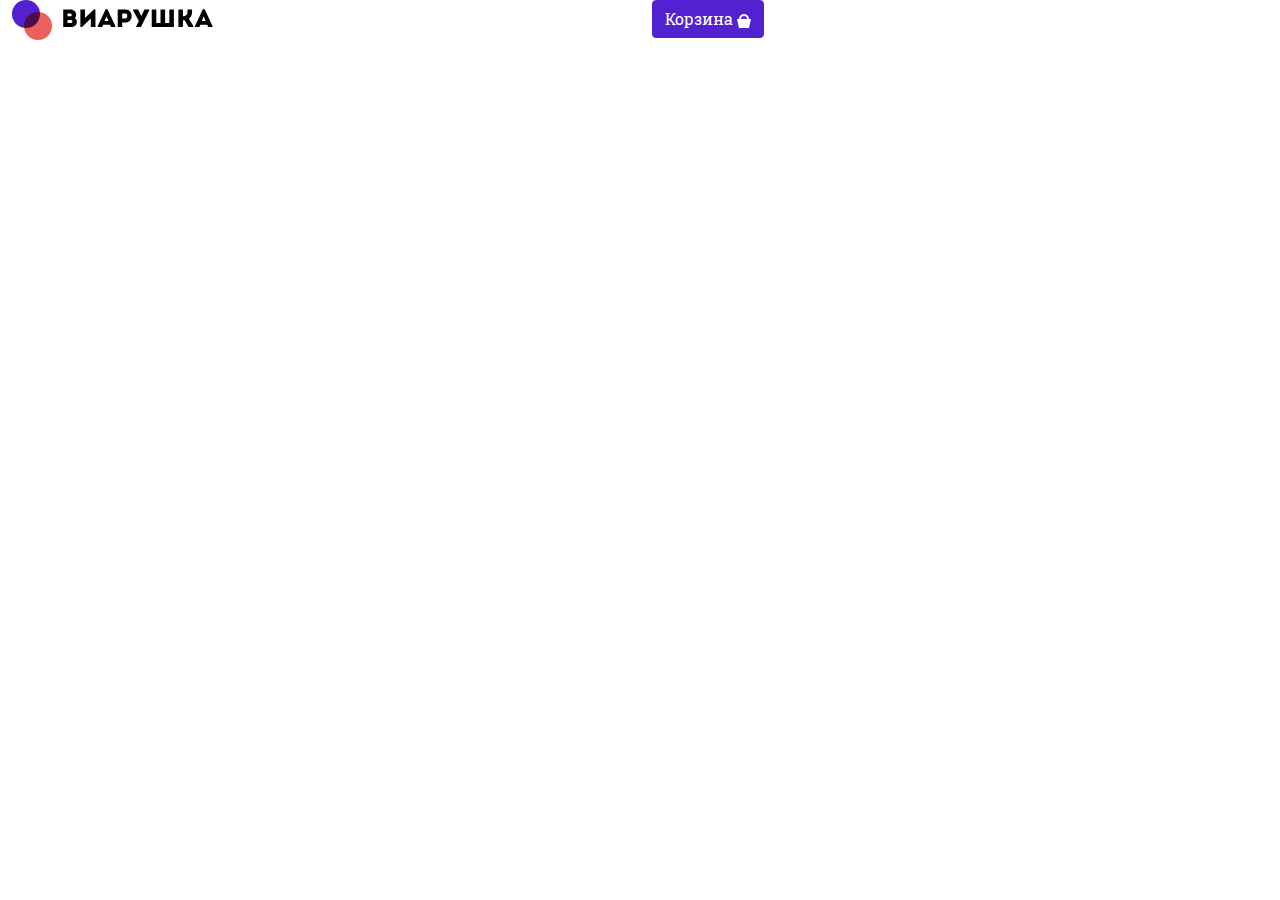
==== index.html @ 2bcc2c2c "Add fonts, bootstrap, jquery" ====
<!doctype html>
<html lang="ru">
<head>
    <meta charset="UTF-8">
    <meta name="viewport"
          content="width=device-width, initial-scale=1.0, shrink-to-fit=no">
    <meta http-equiv="X-UA-Compatible" content="ie=edge">
    <link rel="shortcut icon" href="assets/images/favicon.svg" type="image/svg">
    <link rel="preconnect" href="https://fonts.googleapis.com">
    <link rel="preconnect" href="https://fonts.gstatic.com" crossorigin>
    <link href="https://fonts.googleapis.com/css2?family=Roboto+Slab:wght@300&display=swap" rel="stylesheet">
    <link rel="stylesheet" href="assets/styles/normalize.css">
    <link rel="stylesheet" href="assets/styles/bootstrap.min.css">
    <link rel="stylesheet" href="assets/styles/styles.css">
        <title>Vr Colors</title>
</head>
<body>
<!-- макет https://www.figma.com/file/Furcf4cCqnxLTrNDjykGtg/VR_Colors -->
<div class="header container-fluid">
    <div class="row">
        <div class="col header__logo">
            <img src="assets/images/logo.svg" alt="vr-colors">
        </div>
        <div class="col">
            <a href="#" class="btn btn-primary">
                <span>Корзина</span>
                <svg width="14" height="14" viewBox="0 0 14 14" fill="none" xmlns="http://www.w3.org/2000/svg">
                    <circle cx="7" cy="5" r="4" stroke="white" stroke-width="2"/>
                    <path d="M2.60163 13.25L0.934962 5.75H13.065L11.3984 13.25H2.60163Z" fill="white" stroke="white" stroke-width="1.5"/>
                </svg>
            </a>
        </div>
    </div>
</div>

<script src="assets/js/jquery-3.6.0.min.js"></script>
<script src="assets/js/bootstrap.min.js"></script>
<script src="assets/js/bootstrap.bundle.min.js"></script>
</body>
</html>
---- assets/styles/styles.css ----
@font-face {
    font-family: 'Intro Rust Base';
    src: url('../fonts/IntroRust-Base.eot');
    src: url('../fonts/IntroRust-Base.eot?#iefix') format('embedded-opentype'),
    url('../fonts/IntroRust-Base.woff') format('woff'),
    url('../fonts/IntroRust-Base.ttf') format('truetype');
    font-weight: normal;
    font-style: normal;
}

* {
    margin: 0;
    padding: 0;
    box-sizing: border-box;
}

body {
    background: #fff;
    color: #000;
    font-family: 'Roboto Slab', serif;
    font-size: 20px;
    font-weight: 300;
}

h1, h2, h3 {
    font-family: 'Intro Rust Base';
}

.btn {
    background: #5222D0 !important;
    border-color: #5222D0 !important;
}
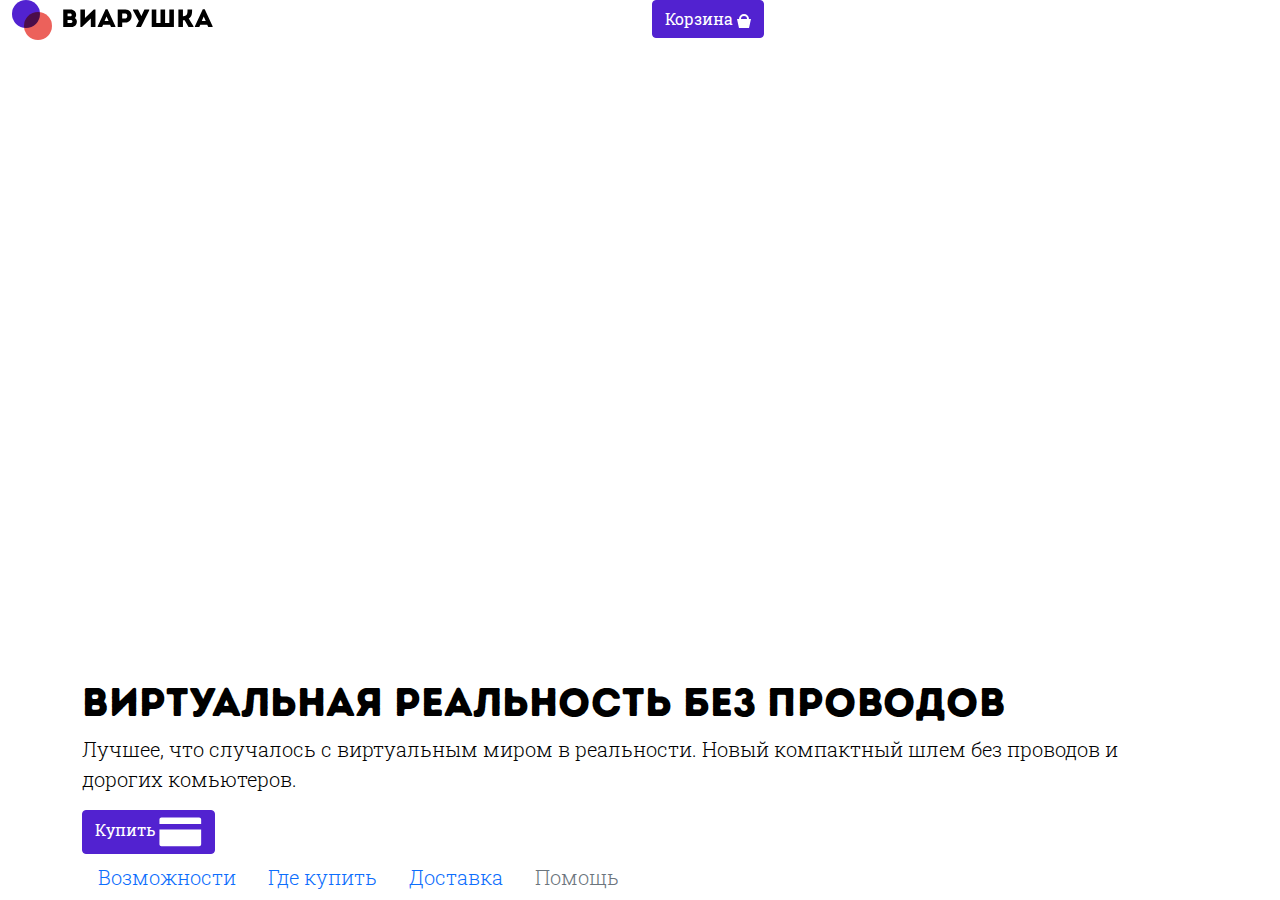
==== commit cf054e50: "Add html structure" ====
--- a/index.html
+++ b/index.html
@@ -12,23 +12,60 @@
     <link rel="stylesheet" href="assets/styles/normalize.css">
     <link rel="stylesheet" href="assets/styles/bootstrap.min.css">
     <link rel="stylesheet" href="assets/styles/styles.css">
-        <title>Vr Colors</title>
+        <title>Vr Colors - index</title>
 </head>
 <body>
 <!-- макет https://www.figma.com/file/Furcf4cCqnxLTrNDjykGtg/VR_Colors -->
-<div class="header container-fluid">
-    <div class="row">
-        <div class="col header__logo">
-            <img src="assets/images/logo.svg" alt="vr-colors">
+<div class="screen">
+    <div class="header container-fluid">
+        <div class="row">
+            <div class="col header__logo">
+                <img src="assets/images/logo.svg" alt="vr-colors">
+            </div>
+            <div class="col">
+                <a href="#" class="btn btn-primary">
+                    <span>Корзина</span>
+                    <svg width="14" height="14" viewBox="0 0 14 14" fill="none" xmlns="http://www.w3.org/2000/svg">
+                        <circle cx="7" cy="5" r="4" stroke="white" stroke-width="2"/>
+                        <path d="M2.60163 13.25L0.934962 5.75H13.065L11.3984 13.25H2.60163Z" fill="white" stroke="white" stroke-width="1.5"/>
+                    </svg>
+                </a>
+            </div>
         </div>
-        <div class="col">
-            <a href="#" class="btn btn-primary">
-                <span>Корзина</span>
-                <svg width="14" height="14" viewBox="0 0 14 14" fill="none" xmlns="http://www.w3.org/2000/svg">
-                    <circle cx="7" cy="5" r="4" stroke="white" stroke-width="2"/>
-                    <path d="M2.60163 13.25L0.934962 5.75H13.065L11.3984 13.25H2.60163Z" fill="white" stroke="white" stroke-width="1.5"/>
-                </svg>
-            </a>
+    </div>
+    <div class="main">
+        <div class="container">
+            <div class="row">
+                <div class="col">
+                    <h1 class="title">Виртуальная реальность без проводов</h1>
+                    <p>Лучшее, что случалось с виртуальным миром в реальности. Новый компактный шлем без проводов и дорогих комьютеров.</p>
+                    <a href="#" class="btn btn-primary">
+                        <span>Купить</span>
+                        <svg width="43" height="30" viewBox="0 0 43 30" fill="none" xmlns="http://www.w3.org/2000/svg">
+                            <path fill-rule="evenodd" clip-rule="evenodd" d="M2.4375 0.5625C1.33293 0.5625 0.4375 1.45793 0.4375 2.5625V27.306C0.4375 28.4105 1.33293 29.306 2.4375 29.306H40.1619C41.2664 29.306 42.1619 28.4105 42.1619 27.306V12.6162H0.437541V7.05295H42.1619V2.5625C42.1619 1.45793 41.2664 0.5625 40.1619 0.5625H2.4375Z" fill="white"/>
+                        </svg>
+                    </a>
+                </div>
+<!--                <div class="col">-->
+<!--                    <img src="assets/images/main-image.svg" alt="" class="">-->
+<!--                </div>-->
+            </div>
+            <div class="footer">
+                <ul class="nav">
+                    <li class="nav-item">
+                        <a class="nav-link active" href="possibilities.html">Возможности</a>
+                    </li>
+                    <li class="nav-item">
+                        <a class="nav-link" href="#">Где купить</a>
+                    </li>
+                    <li class="nav-item">
+                        <a class="nav-link" href="#">Доставка</a>
+                    </li>
+                    <li class="nav-item">
+                        <a class="nav-link disabled" href="#">Помощь</a>
+                    </li>
+                </ul>
+            </div>
         </div>
     </div>
 </div>
--- a/assets/styles/styles.css
+++ b/assets/styles/styles.css
@@ -22,11 +22,19 @@
     font-weight: 300;
 }
 
-h1, h2, h3 {
-    font-family: 'Intro Rust Base';
+h1, h2, h3, h4, h5 {
+    font-family: 'Intro Rust Base', serif;
 }
 
 .btn {
     background: #5222D0 !important;
     border-color: #5222D0 !important;
+}
+
+.screen {
+    width: 100%;
+    height: 100vh;
+    display: flex;
+    flex-direction: column;
+    justify-content: space-between;
 }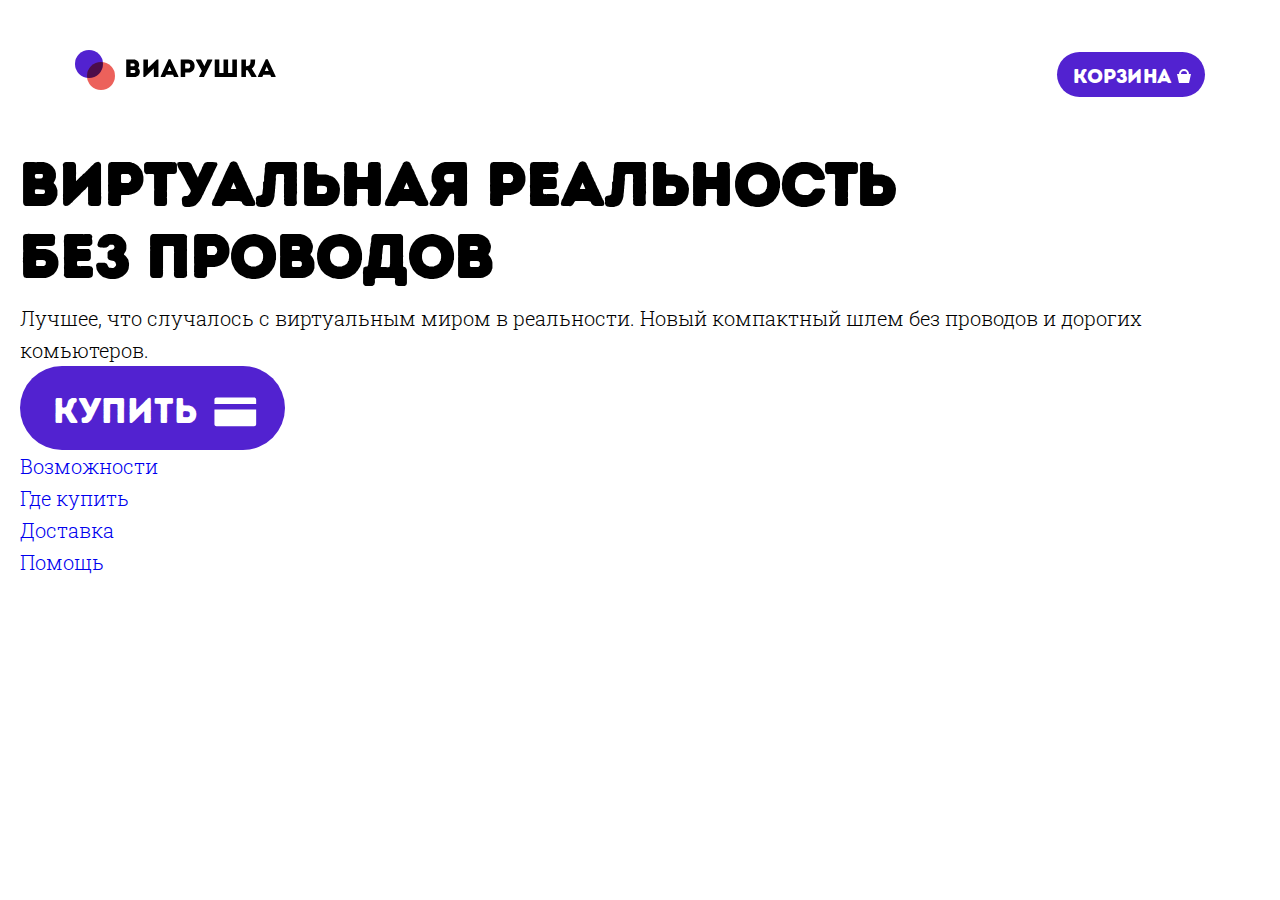
==== commit 6c1af206: "Change html structure" ====
--- a/index.html
+++ b/index.html
@@ -3,75 +3,76 @@
 <head>
     <meta charset="UTF-8">
     <meta name="viewport"
-          content="width=device-width, initial-scale=1.0, shrink-to-fit=no">
+          content="width=device-width, initial-scale=1.0">
     <meta http-equiv="X-UA-Compatible" content="ie=edge">
     <link rel="shortcut icon" href="assets/images/favicon.svg" type="image/svg">
     <link rel="preconnect" href="https://fonts.googleapis.com">
     <link rel="preconnect" href="https://fonts.gstatic.com" crossorigin>
     <link href="https://fonts.googleapis.com/css2?family=Roboto+Slab:wght@300&display=swap" rel="stylesheet">
     <link rel="stylesheet" href="assets/styles/normalize.css">
-    <link rel="stylesheet" href="assets/styles/bootstrap.min.css">
     <link rel="stylesheet" href="assets/styles/styles.css">
-        <title>Vr Colors - index</title>
+    <title>Vr Colors - index</title>
 </head>
 <body>
 <!-- макет https://www.figma.com/file/Furcf4cCqnxLTrNDjykGtg/VR_Colors -->
 <div class="screen">
-    <div class="header container-fluid">
-        <div class="row">
-            <div class="col header__logo">
-                <img src="assets/images/logo.svg" alt="vr-colors">
-            </div>
-            <div class="col">
-                <a href="#" class="btn btn-primary">
-                    <span>Корзина</span>
-                    <svg width="14" height="14" viewBox="0 0 14 14" fill="none" xmlns="http://www.w3.org/2000/svg">
-                        <circle cx="7" cy="5" r="4" stroke="white" stroke-width="2"/>
-                        <path d="M2.60163 13.25L0.934962 5.75H13.065L11.3984 13.25H2.60163Z" fill="white" stroke="white" stroke-width="1.5"/>
+
+    <header class="header flex flex-justify_sb flex-align_center">
+        <div class="header__logo">
+            <img src="assets/images/logo.svg" alt="vr-colors">
+        </div>
+        <a href="#" class="btn btn_icon">
+            <span>Корзина</span>
+            <svg width="14" height="14" viewBox="0 0 14 14" fill="none" xmlns="http://www.w3.org/2000/svg">
+                <circle cx="7" cy="5" r="4" stroke="white" stroke-width="2"/>
+                <path d="M2.60163 13.25L0.934962 5.75H13.065L11.3984 13.25H2.60163Z" fill="white" stroke="white"
+                      stroke-width="1.5"/>
+            </svg>
+        </a>
+    </header>
+
+    <main class="main">
+        <div class="wrapper">
+            <div class="main__container">
+                <h1 class="main__title">Виртуальная реальность без&nbsp;проводов</h1>
+                <p class="main__decs">Лучшее, что случалось с виртуальным миром в реальности. Новый компактный шлем без проводов и
+                    дорогих комьютеров.</p>
+                <a href="#" class="btn btn_icon btn_big">
+                    <span>Купить</span>
+                    <svg width="43" height="30" viewBox="0 0 43 30" fill="none" xmlns="http://www.w3.org/2000/svg">
+                        <path fill-rule="evenodd" clip-rule="evenodd"
+                              d="M2.4375 0.5625C1.33293 0.5625 0.4375 1.45793 0.4375 2.5625V27.306C0.4375 28.4105 1.33293 29.306 2.4375 29.306H40.1619C41.2664 29.306 42.1619 28.4105 42.1619 27.306V12.6162H0.437541V7.05295H42.1619V2.5625C42.1619 1.45793 41.2664 0.5625 40.1619 0.5625H2.4375Z"
+                              fill="white"/>
                     </svg>
                 </a>
             </div>
+
+            <!--                <div class="col">-->
+            <!--                    <img src="assets/images/main-image.svg" alt="" class="">-->
+            <!--                </div>-->
         </div>
-    </div>
-    <div class="main">
-        <div class="container">
-            <div class="row">
-                <div class="col">
-                    <h1 class="title">Виртуальная реальность без проводов</h1>
-                    <p>Лучшее, что случалось с виртуальным миром в реальности. Новый компактный шлем без проводов и дорогих комьютеров.</p>
-                    <a href="#" class="btn btn-primary">
-                        <span>Купить</span>
-                        <svg width="43" height="30" viewBox="0 0 43 30" fill="none" xmlns="http://www.w3.org/2000/svg">
-                            <path fill-rule="evenodd" clip-rule="evenodd" d="M2.4375 0.5625C1.33293 0.5625 0.4375 1.45793 0.4375 2.5625V27.306C0.4375 28.4105 1.33293 29.306 2.4375 29.306H40.1619C41.2664 29.306 42.1619 28.4105 42.1619 27.306V12.6162H0.437541V7.05295H42.1619V2.5625C42.1619 1.45793 41.2664 0.5625 40.1619 0.5625H2.4375Z" fill="white"/>
-                        </svg>
-                    </a>
-                </div>
-<!--                <div class="col">-->
-<!--                    <img src="assets/images/main-image.svg" alt="" class="">-->
-<!--                </div>-->
-            </div>
-            <div class="footer">
-                <ul class="nav">
-                    <li class="nav-item">
-                        <a class="nav-link active" href="possibilities.html">Возможности</a>
-                    </li>
-                    <li class="nav-item">
-                        <a class="nav-link" href="#">Где купить</a>
-                    </li>
-                    <li class="nav-item">
-                        <a class="nav-link" href="#">Доставка</a>
-                    </li>
-                    <li class="nav-item">
-                        <a class="nav-link disabled" href="#">Помощь</a>
-                    </li>
-                </ul>
-            </div>
+    </main>
+
+    <footer class="footer">
+        <div class="wrapper">
+            <ul class="footer__nav">
+                <li class="nav__item">
+                    <a class="nav__link nav__link_active" href="possibilities.html">Возможности</a>
+                </li>
+                <li class="nav__item">
+                    <a class="nav__link" href="#">Где купить</a>
+                </li>
+                <li class="nav__item">
+                    <a class="nav__link" href="#">Доставка</a>
+                </li>
+                <li class="nav__item">
+                    <a class="nav__link " href="#">Помощь</a>
+                </li>
+            </ul>
         </div>
-    </div>
+    </footer>
+
+
 </div>
-
-<script src="assets/js/jquery-3.6.0.min.js"></script>
-<script src="assets/js/bootstrap.min.js"></script>
-<script src="assets/js/bootstrap.bundle.min.js"></script>
 </body>
 </html>--- a/assets/styles/styles.css
+++ b/assets/styles/styles.css
@@ -20,21 +20,87 @@
     font-family: 'Roboto Slab', serif;
     font-size: 20px;
     font-weight: 300;
+    line-height: 32px;
 }
 
 h1, h2, h3, h4, h5 {
     font-family: 'Intro Rust Base', serif;
 }
-
-.btn {
-    background: #5222D0 !important;
-    border-color: #5222D0 !important;
+h1 {
+    font-size: 60px;
+    line-height: 72px;
+    margin: 0 0 10px;
 }
-
+a {
+    text-decoration: none;
+}
+ul {
+    list-style-type: none;
+}
+.flex {
+    display: flex;
+}
+.flex-justify_sb {
+    justify-content: space-between;
+}
+.flex-justify_end {
+    justify-content: flex-end;
+}
+.flex-align_center {
+    align-items: center;
+}
+.flex-align_end {
+    align-items: flex-end;
+}
+.flex_col {
+    flex-direction: column;
+}
+.flex_wrap {
+    flex-wrap: wrap;
+}
 .screen {
     width: 100%;
     height: 100vh;
+    /*display: flex;*/
+    /*flex-direction: column;*/
+    /*justify-content: space-between;*/
+}
+.wrapper {
+    position: relative;
+    max-width: 1480px;
+    width: 100%;
+    margin: 0 auto;
+    padding: 0 20px;
+}
+.btn {
+    display: block;
+    width: fit-content;
+    padding: 14px 14px 11px 16px;
+    border-radius: 100px;
+    background: #5222D0;
+    color: #fff;
+    font-family: 'Intro Rust Base', serif;
+    line-height: 1;
+}
+.btn span {
+    margin-right: 5px;
+}
+.btn_big {
+    font-size: 35px;
+    padding: 28px 28px 21px 33px;
+}
+.btn_big span {
+    margin-right: 16px;
+}
+.btn_icon {
     display: flex;
-    flex-direction: column;
-    justify-content: space-between;
+    align-items: center;
+}
+.header {
+    padding: 50px 75px;
+}
+
+.main__desc {
+    max-width: 542px;
+    width: 100%;
 }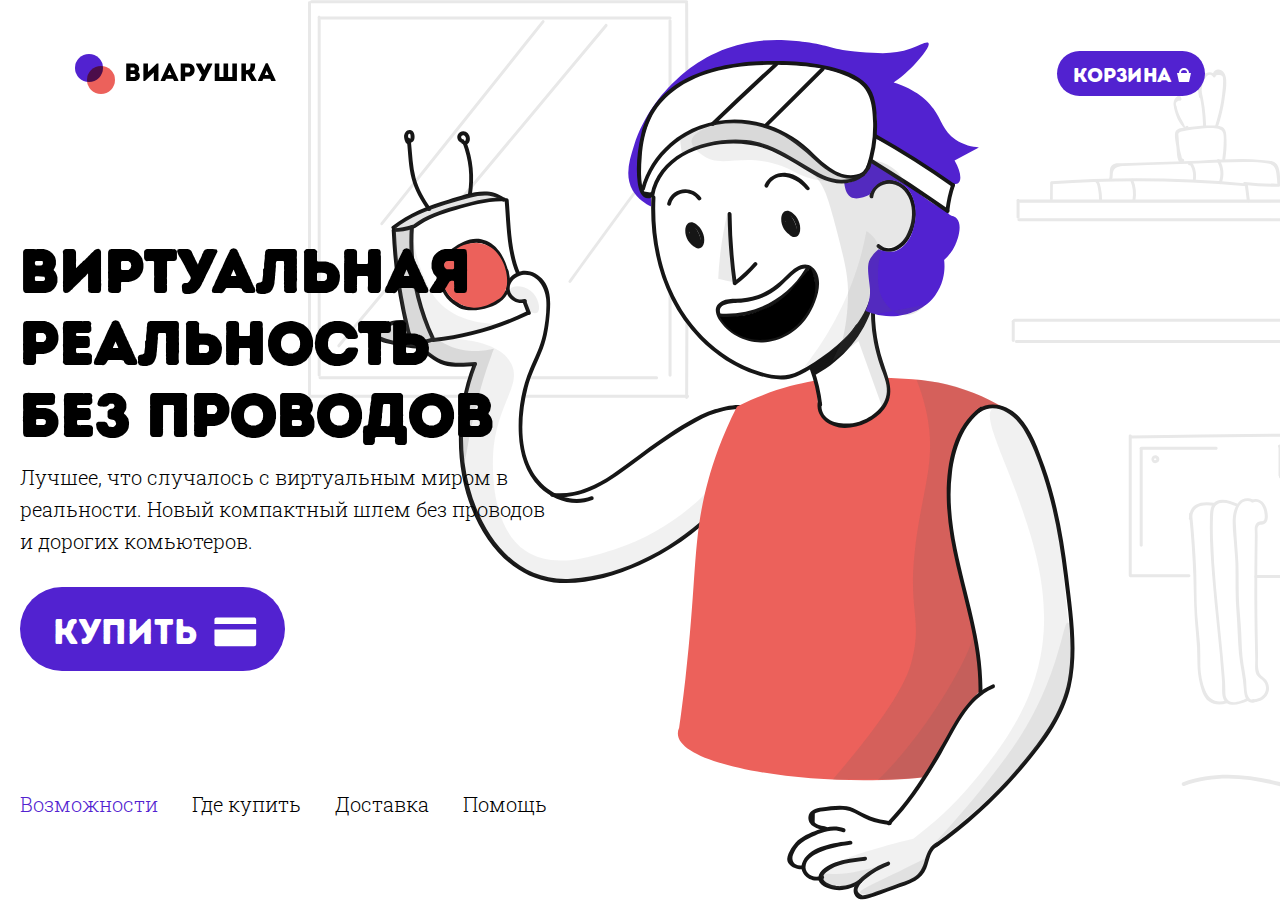
==== commit 8fdee1fe: "Add styles" ====
--- a/index.html
+++ b/index.html
@@ -16,8 +16,7 @@
 <body>
 <!-- макет https://www.figma.com/file/Furcf4cCqnxLTrNDjykGtg/VR_Colors -->
 <div class="screen">
-
-    <header class="header flex flex-justify_sb flex-align_center">
+    <header class="header">
         <div class="header__logo">
             <img src="assets/images/logo.svg" alt="vr-colors">
         </div>
@@ -55,7 +54,7 @@
 
     <footer class="footer">
         <div class="wrapper">
-            <ul class="footer__nav">
+            <ul class="nav__wrap flex">
                 <li class="nav__item">
                     <a class="nav__link nav__link_active" href="possibilities.html">Возможности</a>
                 </li>
--- a/assets/styles/styles.css
+++ b/assets/styles/styles.css
@@ -32,6 +32,7 @@
     margin: 0 0 10px;
 }
 a {
+    color: #000;
     text-decoration: none;
 }
 ul {
@@ -59,11 +60,12 @@
     flex-wrap: wrap;
 }
 .screen {
+    display: grid;
+    grid-template-rows: 147px 1fr 142px;
     width: 100%;
     height: 100vh;
-    /*display: flex;*/
-    /*flex-direction: column;*/
-    /*justify-content: space-between;*/
+    background: url('../images/main-image.svg') no-repeat 100% 50%;
+    background-size: contain;
 }
 .wrapper {
     position: relative;
@@ -97,10 +99,31 @@
     align-items: center;
 }
 .header {
+    display: grid;
+    grid-template-columns: auto auto;
+    align-items: center;
+    justify-content: space-between;
     padding: 50px 75px;
 }
-
-.main__desc {
+.header__logo img {
+    display: block;
+}
+.main {
+    align-self: center;
+}
+.main__container {
     max-width: 542px;
     width: 100%;
+}
+.main__decs {
+    margin-bottom: 30px;
+}
+.footer {
+    padding: 30px 0 80px;
+}
+.nav__item:not(:last-of-type) {
+    margin-right: 34px;
+}
+.nav__link_active {
+    color: #5222D0;
 }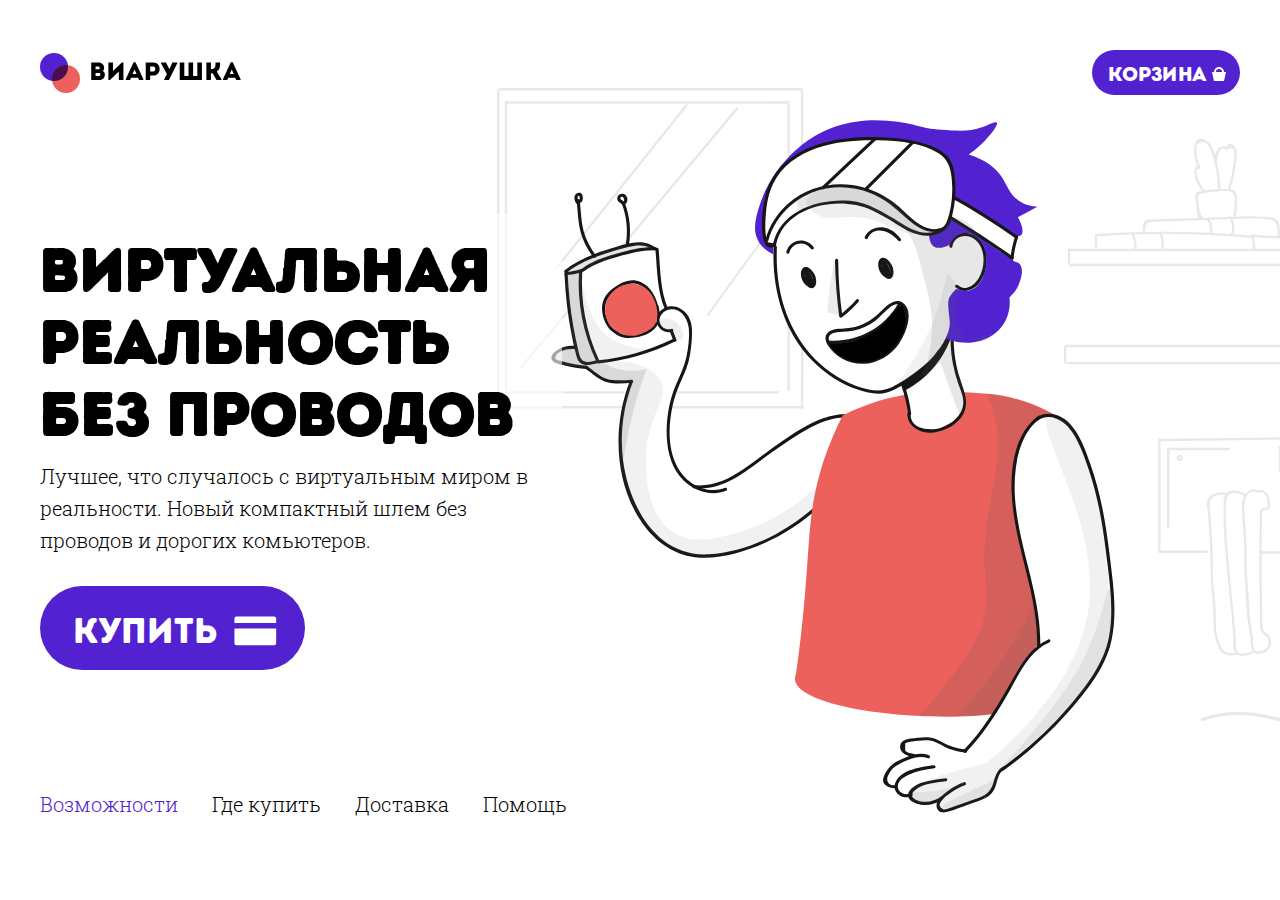
==== commit 97cff8cc: "Add media styles" ====
--- a/index.html
+++ b/index.html
@@ -11,6 +11,7 @@
     <link href="https://fonts.googleapis.com/css2?family=Roboto+Slab:wght@300&display=swap" rel="stylesheet">
     <link rel="stylesheet" href="assets/styles/normalize.css">
     <link rel="stylesheet" href="assets/styles/styles.css">
+    <link rel="stylesheet" href="assets/styles/media.css">
     <title>Vr Colors - index</title>
 </head>
 <body>
@@ -54,7 +55,7 @@
 
     <footer class="footer">
         <div class="wrapper">
-            <ul class="nav__wrap flex">
+            <ul class="nav__wrap flex flex_wrap">
                 <li class="nav__item">
                     <a class="nav__link nav__link_active" href="possibilities.html">Возможности</a>
                 </li>
--- a/assets/styles/styles.css
+++ b/assets/styles/styles.css
@@ -61,7 +61,7 @@
 }
 .screen {
     display: grid;
-    grid-template-rows: 147px 1fr 142px;
+    grid-template-rows: auto 1fr auto;
     width: 100%;
     height: 100vh;
     background: url('../images/main-image.svg') no-repeat 100% 50%;
--- a/assets/styles/media.css
+++ b/assets/styles/media.css
@@ -0,0 +1,81 @@
+@media screen and (max-width: 1600px) {
+    .header {
+        padding: 50px 20px;
+    }
+}
+
+@media screen and (max-width: 1440px) {
+    .screen {
+        background-size: auto;
+    }
+}
+
+@media screen and (max-width: 1280px) {
+    .main__container {
+        padding: 20px;
+        background-color: #ffffff99;
+    }
+
+    .header {
+        padding: 50px 40px;
+    }
+
+    .footer {
+        padding: 30px 20px 80px;
+    }
+}
+
+@media screen and (max-width: 960px) {
+    .nav__wrap {
+        background-color: #ffffff99;
+    }
+}
+
+@media screen and (max-width: 768px) {
+    body {
+        font-size: 18px;
+    }
+    .screen {
+        background-position-x: 0;
+    }
+
+    h1 {
+        font-size: 48px;
+        line-height: 62px;
+    }
+    .header {
+        padding: 30px 40px;
+    }
+    .footer {
+        padding: 30px 20px;
+    }
+    .btn_big {
+        font-size: 26px;
+        padding: 20px 28px 18px 30px;
+    }
+}
+
+@media screen and (max-width: 576px) {
+    .screen {
+        background: none;
+    }
+    .header {
+        column-gap: 20px;
+    }
+}
+
+@media screen and (max-width: 480px) {
+    body {
+        font-size: 16px;
+    }
+    .wrapper {
+        min-width: 320px;
+    }
+    .screen {
+        height: 100%;
+    }
+    h1 {
+        font-size: 40px;
+        line-height: 54px;
+    }
+}
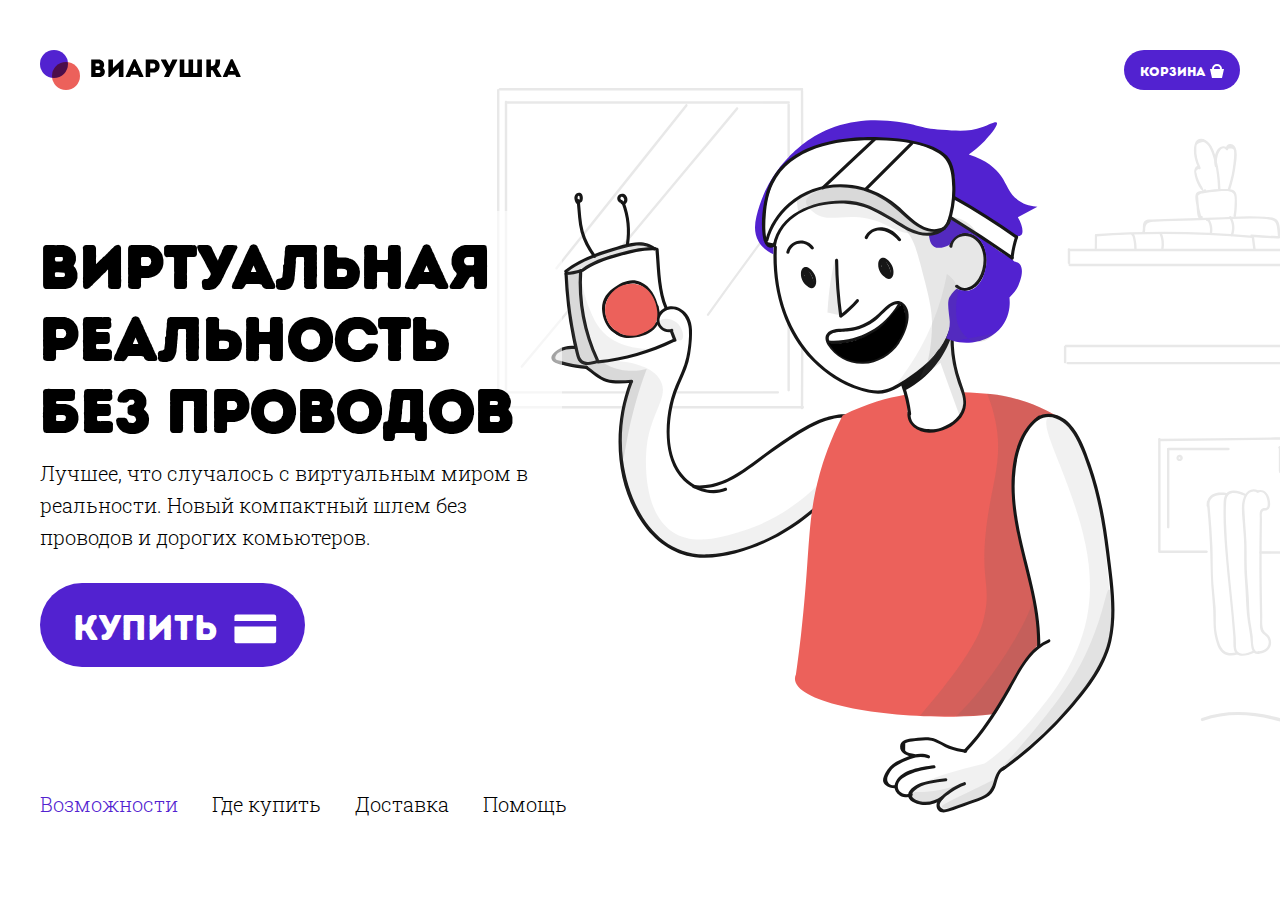
==== commit b00972eb: "Add media styles" ====
--- a/index.html
+++ b/index.html
@@ -30,7 +30,6 @@
             </svg>
         </a>
     </header>
-
     <main class="main">
         <div class="wrapper">
             <div class="main__container">
@@ -46,13 +45,8 @@
                     </svg>
                 </a>
             </div>
-
-            <!--                <div class="col">-->
-            <!--                    <img src="assets/images/main-image.svg" alt="" class="">-->
-            <!--                </div>-->
         </div>
     </main>
-
     <footer class="footer">
         <div class="wrapper">
             <ul class="nav__wrap flex flex_wrap">
@@ -71,8 +65,6 @@
             </ul>
         </div>
     </footer>
-
-
 </div>
 </body>
 </html>--- a/assets/styles/styles.css
+++ b/assets/styles/styles.css
@@ -44,17 +44,8 @@
 .flex-justify_sb {
     justify-content: space-between;
 }
-.flex-justify_end {
-    justify-content: flex-end;
-}
 .flex-align_center {
     align-items: center;
-}
-.flex-align_end {
-    align-items: flex-end;
-}
-.flex_col {
-    flex-direction: column;
 }
 .flex_wrap {
     flex-wrap: wrap;
@@ -67,6 +58,12 @@
     background: url('../images/main-image.svg') no-repeat 100% 50%;
     background-size: contain;
 }
+.screen_no-img {
+    background: none;
+}
+.screen_full {
+    height: 100%;
+}
 .wrapper {
     position: relative;
     max-width: 1480px;
@@ -77,12 +74,13 @@
 .btn {
     display: block;
     width: fit-content;
-    padding: 14px 14px 11px 16px;
+    padding: 14px 16px 12px 16px;
     border-radius: 100px;
     background: #5222D0;
     color: #fff;
     font-family: 'Intro Rust Base', serif;
     line-height: 1;
+    font-size: 13px;
 }
 .btn span {
     margin-right: 5px;
@@ -119,11 +117,54 @@
     margin-bottom: 30px;
 }
 .footer {
-    padding: 30px 0 80px;
+    padding: 80px 0;
 }
 .nav__item:not(:last-of-type) {
     margin-right: 34px;
 }
 .nav__link_active {
     color: #5222D0;
-}+}
+.card__group {
+    display: grid;
+    /*grid-template-columns: repeat(3, auto);*/
+    grid-template-columns: repeat(auto-fit, minmax(365px, 1fr));
+    grid-template-rows: auto auto;
+    column-gap: 70px;
+    row-gap: 50px;
+    margin-top: 40px;
+}
+.card__item_no-img {
+    /*align-self: end;*/
+}
+.card__img img {
+    width: 100%;
+}
+.title {
+    margin-bottom: 10px;
+    font-size: 30px;
+    line-height: 36px;
+}
+.title_white {
+    color: #fff;
+}
+.bg_red {
+    background: #EC615B;
+}
+.subscribe {
+    padding: 25px 22px 55px 20px;
+}
+.form__input {
+    display: block;
+    width: 100%;
+    margin-bottom: 23px;
+    padding: 14px;
+    border: 0;
+}
+.form__input:focus {
+    outline: none;
+}
+.form__btn {
+    border: 0;
+}
+
--- a/assets/styles/media.css
+++ b/assets/styles/media.css
@@ -15,13 +15,14 @@
         padding: 20px;
         background-color: #ffffff99;
     }
-
     .header {
         padding: 50px 40px;
     }
-
     .footer {
         padding: 30px 20px 80px;
+    }
+    .card__wrap {
+        padding: 0 40px;
     }
 }
 
